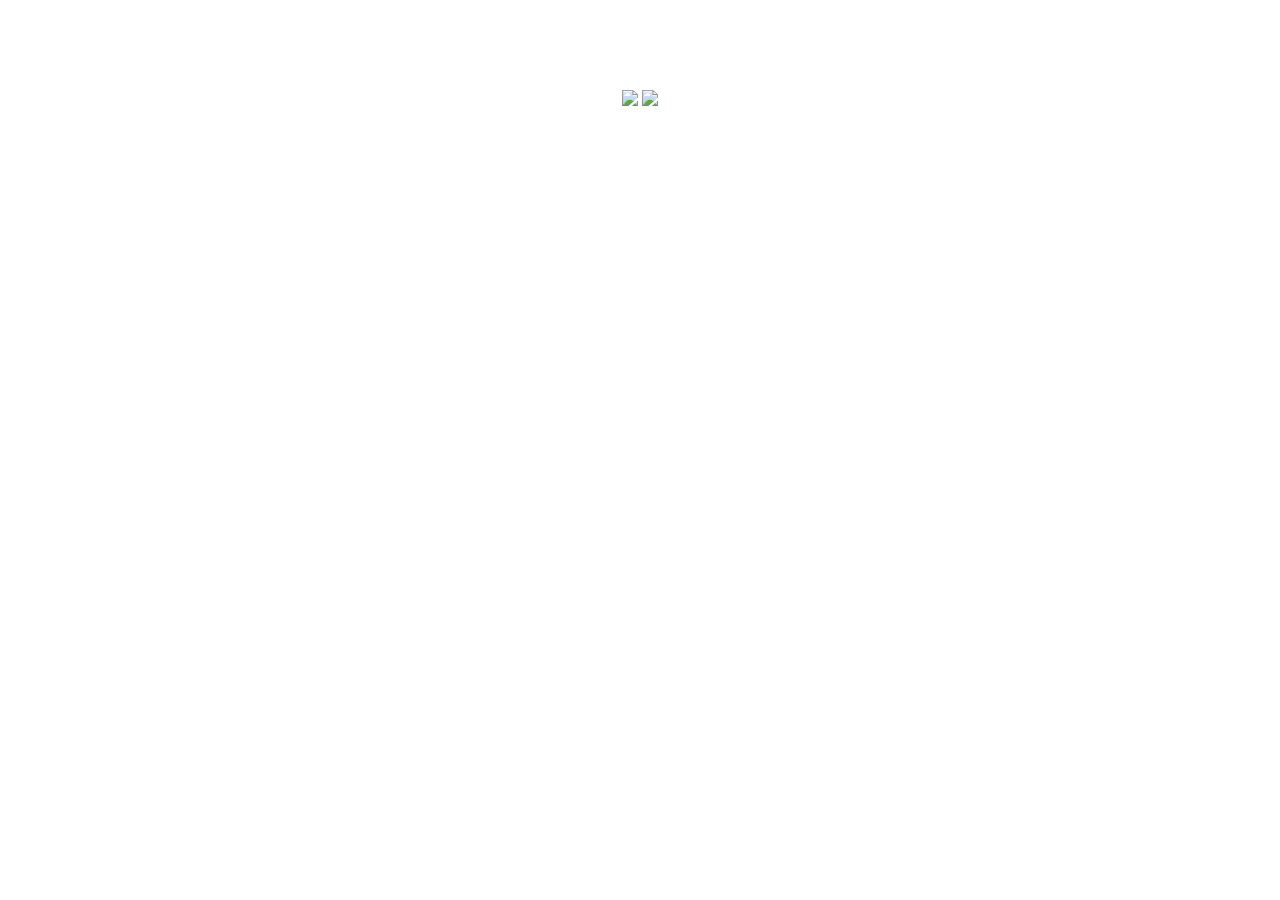
==== invite.html @ c51acf7b "feat :- project structure" ====
<!DOCTYPE html>
<html lang="en">
<head>
  <meta charset="UTF-8">
  <meta name="viewport" content="width=device-width, initial-scale=1.0">
  <title>Invitation</title>
  <link rel="stylesheet" href="style.css">
</head>
<body class="invite-page">

  <!-- Background Image -->
  <div class="bg"></div>

  <!-- Music -->
  <audio autoplay loop>
    <source src="assets/audio/music.mp3" type="audio/mpeg">
  </audio>

  <div class="container">

    <img src="assets/images/title.png" class="fade-in title"/>

    <img src="assets/images/couple.png" class="fade-in main-image"/>

    <p class="fade-in">We are getting married</p>

    <h2 class="fade-in">12 December 2026</h2>

    <p class="fade-in">Surat, Gujarat</p>

  </div>

  <script src="script.js"></script>
</body>
</html>
---- style.css ----
/* Reset */
* {
  margin: 0;
  padding: 0;
  box-sizing: border-box;
  font-family: sans-serif;
}

/* VIDEO PAGE */
.video-page video {
  width: 100%;
  height: 100vh;
  object-fit: cover;
}

.skip-btn {
  position: absolute;
  bottom: 20px;
  right: 20px;
  padding: 10px 15px;
  border: none;
  background: black;
  color: white;
  border-radius: 5px;
}

/* INVITE PAGE */
.invite-page {
  color: white;
  text-align: center;
}

/* Background image */
.bg {
  position: fixed;
  width: 100%;
  height: 100%;
  background: url('assets/images/bg.jpg') no-repeat center/cover;
  z-index: -1;
}

/* Content */
.container {
  padding: 20px;
  margin-top: 50px;
}

.title {
  width: 80%;
  margin: 20px auto;
}

.main-image {
  width: 70%;
  margin: 20px auto;
}

/* Animation */
.fade-in {
  opacity: 0;
  transform: translateY(20px);
  animation: fadeUp 1s ease forwards;
}

.fade-in:nth-child(1) { animation-delay: 0.5s; }
.fade-in:nth-child(2) { animation-delay: 1s; }
.fade-in:nth-child(3) { animation-delay: 1.5s; }
.fade-in:nth-child(4) { animation-delay: 2s; }

@keyframes fadeUp {
  to {
    opacity: 1;
    transform: translateY(0);
  }
}
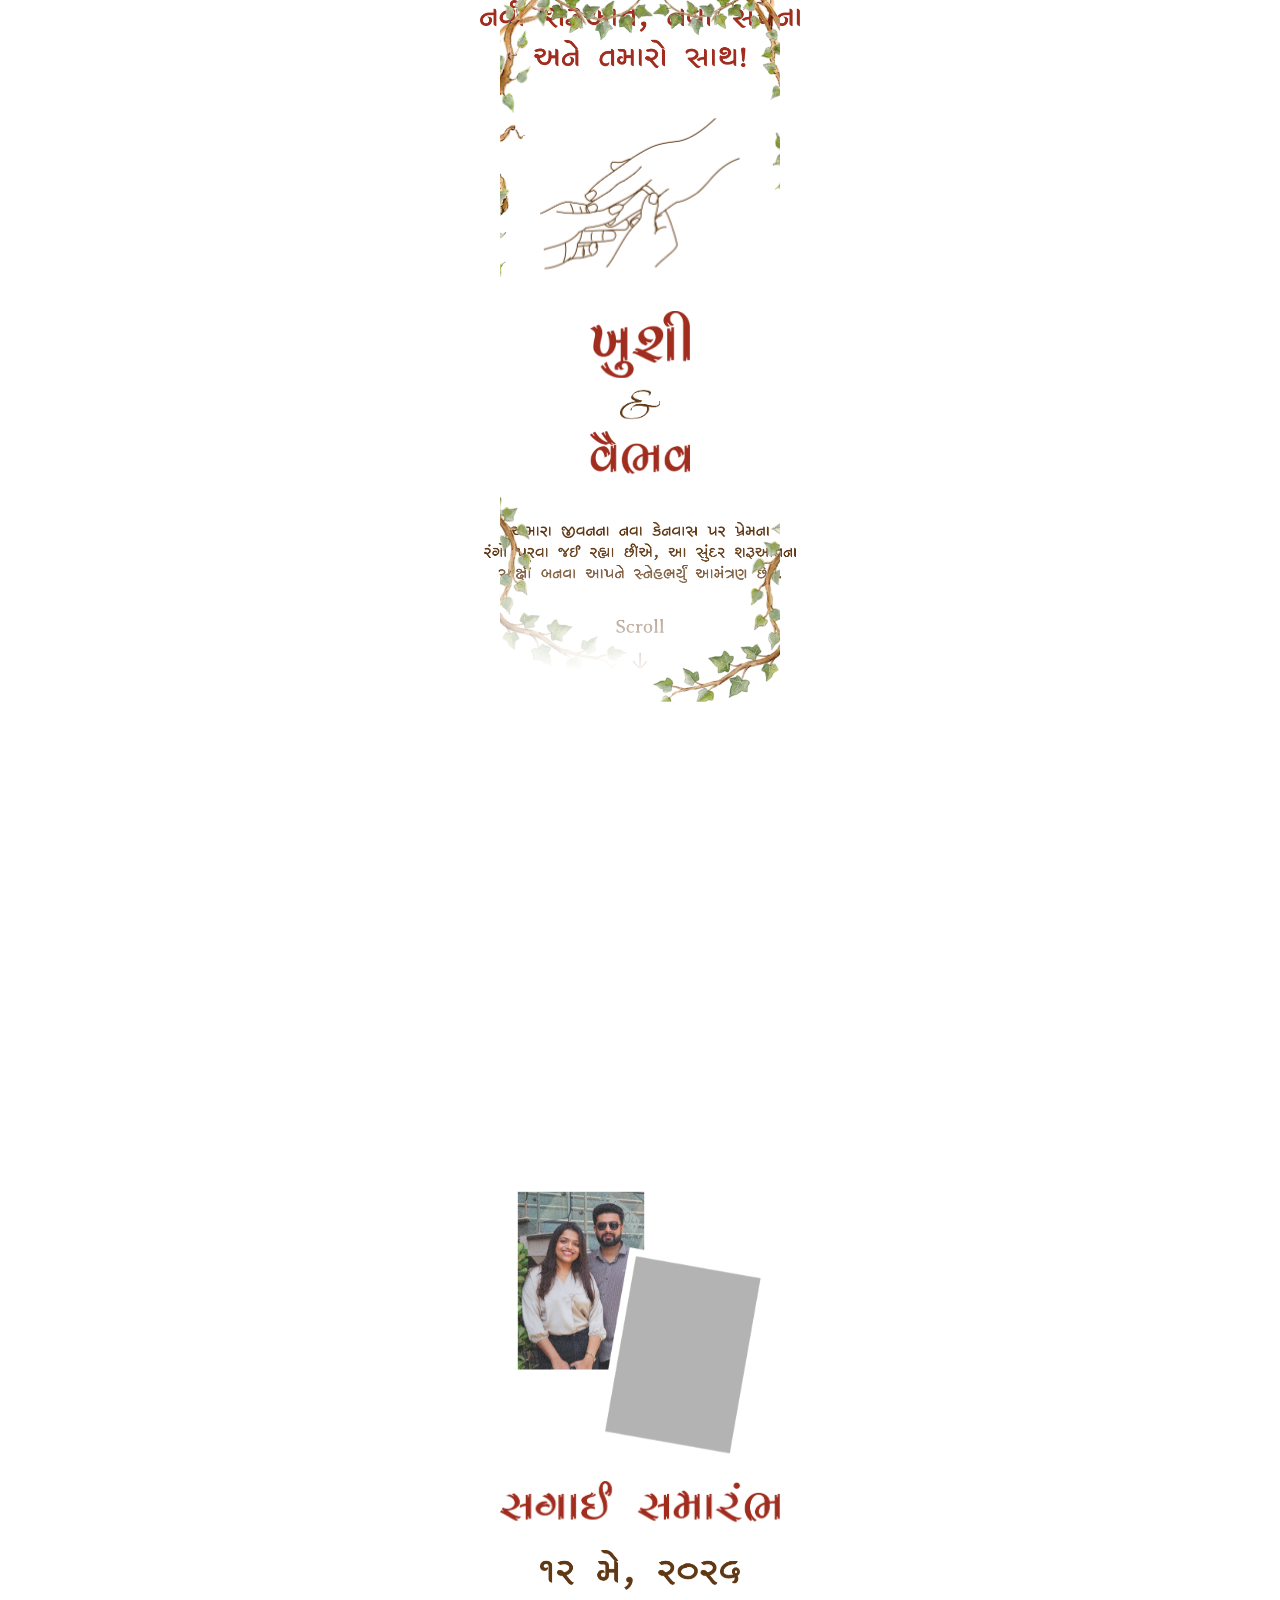
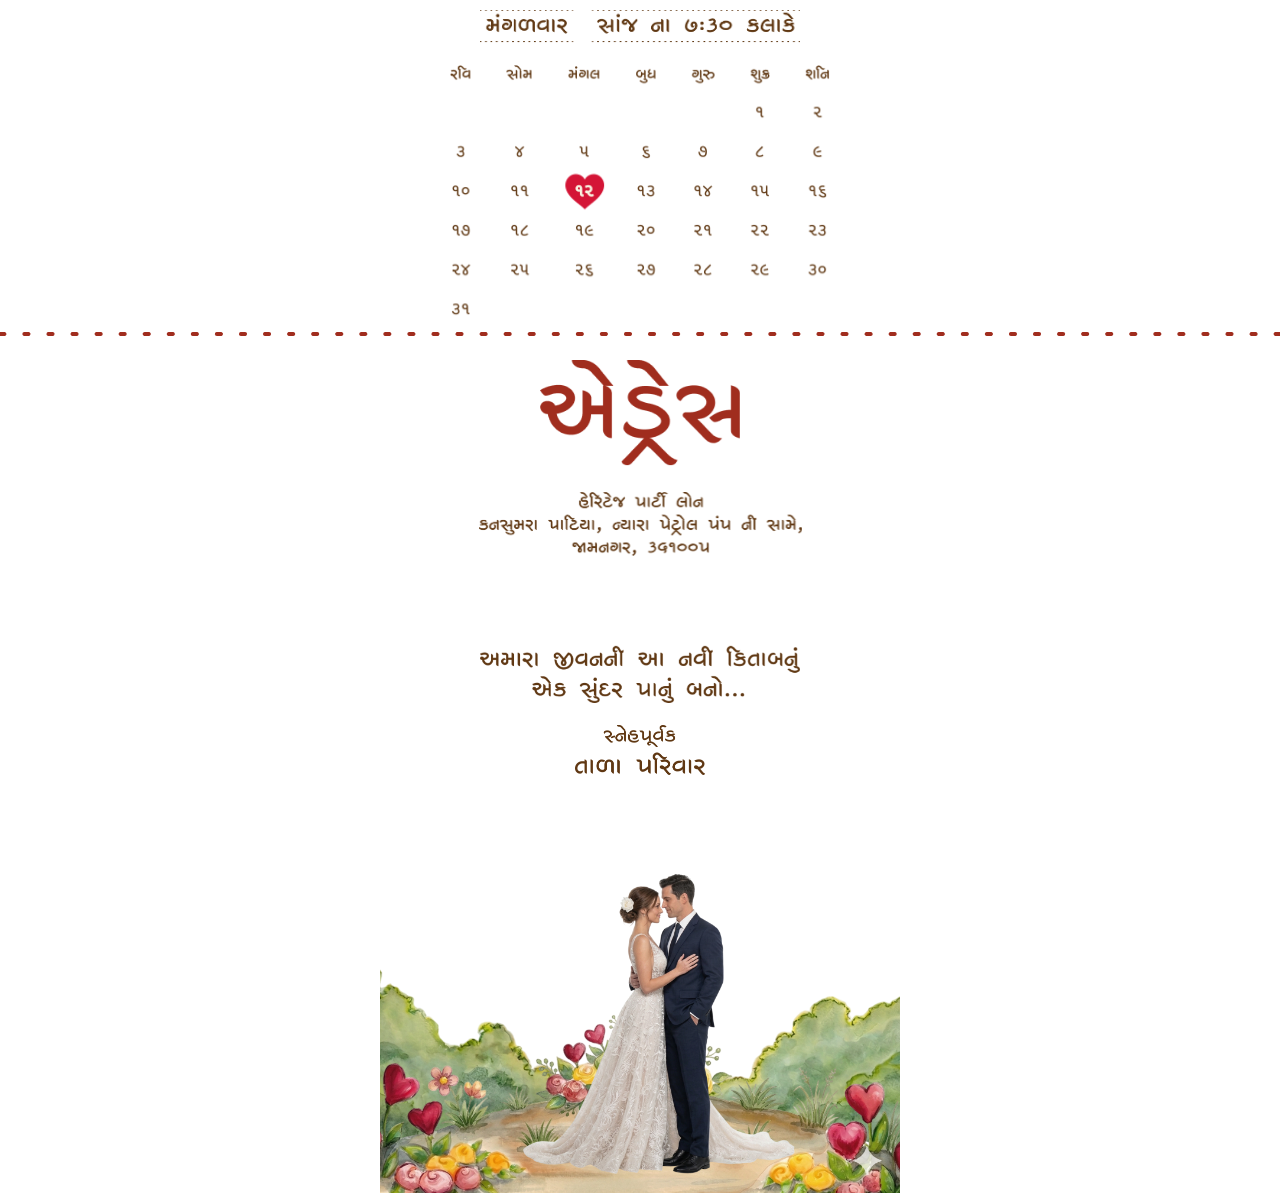
==== commit ef972595: "feat:- added ui" ====
--- a/invite.html
+++ b/invite.html
@@ -1,35 +1,61 @@
 <!DOCTYPE html>
 <html lang="en">
+
 <head>
   <meta charset="UTF-8">
   <meta name="viewport" content="width=device-width, initial-scale=1.0">
   <title>Invitation</title>
   <link rel="stylesheet" href="style.css">
 </head>
+
 <body class="invite-page">
 
-  <!-- Background Image -->
+  <img src="assets/images/top%20leaf.png" alt="decorative leaf" class="top-leaf" aria-hidden="true" />
+
   <div class="bg"></div>
 
-  <!-- Music -->
   <audio autoplay loop>
     <source src="assets/audio/music.mp3" type="audio/mpeg">
   </audio>
 
   <div class="container">
 
-    <img src="assets/images/title.png" class="fade-in title"/>
+    <img src="assets/images/first-text.png" class="card-img fade-in text-lg first-text" />
 
-    <img src="assets/images/couple.png" class="fade-in main-image"/>
+    <img src="assets/images/outline hand.png" class="card-img fade-in hero-img" />
 
-    <p class="fade-in">We are getting married</p>
+    <img src="assets/images/khushi.png" class="card-img fade-in name" />
+    <img src="assets/images/&.png" class="card-img fade-in symbol" />
+    <img src="assets/images/vaibhav.png" class="card-img fade-in name" />
 
-    <h2 class="fade-in">12 December 2026</h2>
+    <div class="sec-text-wrap">
+      <img src="assets/images/center%20leaf.png" alt="decorative leaf" class="sec-leaf" aria-hidden="true" />
+      <img src="assets/images/sec-text.png" class="card-img fade-in text-md" />
+    </div>
 
-    <p class="fade-in">Surat, Gujarat</p>
+    <img src="assets/images/scroll.png" class="card-img fade-in scroll-img" />
+    <img src="assets/images/Group%2045.png" class="card-img group-45 fade-in" alt="group 45" />
+    <img src="assets/images/E.png" class="card-img e-img fade-in" alt="E decorative" />
+    <img src="assets/images/date.png" class="card-img date-img fade-in" />
+
+    <img src="assets/images/time.png" class="card-img time-img fade-in" />
+    <img src="assets/images/calender.png" class="card-img calendar-img fade-in" alt="calendar" />
+    <img src="assets/images/Line%203.png" class="card-img line-3 fade-in" alt="line 3" />
+    <img src="assets/images/add-title.png" class="card-img add-title fade-in " alt="additional title" />
+    <a href="https://www.google.com/maps/dir//HERITAGE+PARTY+LAWNS,+Kansumra+Patiya,+opp.+NYARA+PETROL+PUMP,+Swaminarayan+Nagar,+Jamnagar,+Gujarat+361005/@22.2685318,70.8001026,13z/data=!4m8!4m7!1m0!1m5!1m1!1s0x3957157f345c801f:0x9c29763a0eaa2d9c!2m2!1d70.0431774!2d22.4281122?entry=ttu&g_ep=EgoyMDI2MDQyOC4wIKXMDSoASAFQAw%3D%3D"
+      target="_blank" rel="noopener noreferrer" aria-label="Open venue location in Google Maps">
+      <img src="assets/images/address.png" class="card-img address-img fade-in " alt="address" />
+    </a>
+    <img src="assets/images/third-text.png" class="card-img third-text fade-in " alt="address" />
+    <img src="assets/images/forth-text.png" class="card-img forth-text fade-in " alt="address" />
 
   </div>
 
+  <footer class="page-footer" aria-hidden="true">
+    <img src="assets/images/footer.png" alt="decorative footer" class="footer-img" />
+  </footer>
+
   <script src="script.js"></script>
 </body>
+
 </html>
--- a/style.css
+++ b/style.css
@@ -1,12 +1,11 @@
-/* Reset */
 * {
   margin: 0;
   padding: 0;
   box-sizing: border-box;
+
   font-family: sans-serif;
 }
 
-/* VIDEO PAGE */
 .video-page video {
   width: 100%;
   height: 100vh;
@@ -24,52 +23,307 @@
   border-radius: 5px;
 }
 
-/* INVITE PAGE */
 .invite-page {
   color: white;
   text-align: center;
 }
 
-/* Background image */
-.bg {
-  position: fixed;
+
+body.invite-page {
+  background: url('assets/images/bg.png') no-repeat center center;
+  background-size: cover;
+  background-attachment: scroll;
+}
+
+.top-leaf {
+  position: absolute; 
+  top: 0;
+  left: 50%;
+  transform: translateX(-50%);
+  z-index: 9999; 
+  pointer-events: none;
+  user-select: none;
+  width: 90%;
+  max-width: 280px;
+  opacity: 0.95;
+}
+
+@media (max-width: 600px) {
+  .top-leaf {
+    width: 100vw;
+    max-width: none;
+    left: 50%;
+    transform: translateX(-50%);
+    top: 0;
+  }
+}
+
+@media (max-width: 600px) {
+  .bg {
+    background-image: url('assets/images/bg-mobile.png'), url('assets/images/bg.png');
+    background-size: auto 100%;
+    background-position: center center;
+    background-repeat: no-repeat;
+    background-attachment: scroll;
+    will-change: transform;
+    background-color: rgba(0, 0, 0, 0.25);
+  }
+}
+
+.container {
+  padding: 0 16px 16px 16px;
+  position: relative; 
+  display: flex;
+  flex-direction: column;
+  align-items: center;
+  gap: 12px;
+  min-height: 100vh;
+  justify-content: center;
+}
+
+.card-img {
+  display: block;
+  height: auto;
+  object-fit: contain;
+}
+
+.text-lg {
+  width: 75%;
+  max-width: 320px;
+  margin-top: 40px;
+}
+
+.first-text {
+  margin-top: 0;
+  margin-bottom: 8px;
+  display: block;
+}
+
+@media (max-width: 600px) {
+
+  .container {
+    margin-top: 90px;
+  }
+
+  .first-text {
+    margin-bottom: 6px;
+    margin-top: 60px;
+  }
+}
+
+.text-md {
+  width: 75%;
+  max-width: 312px;
+  margin-top: 30px;
+}
+
+.name {
+  width: 55%;
+  max-width: 100px;
+}
+
+.symbol {
+  width: 12%;
+  max-width: 40px;
+}
+
+.hero-img {
+  width: 60%;
+  max-width: 200px;
+  margin: 30px 0;
+}
+
+.scroll-img {
+  width: 55%;
+  max-width: 50px;
+  margin-top: 20px;
+}
+
+.sec-text-wrap {
+  position: relative;
+  display: flex;
+  flex-direction: column;
+  align-items: center;
   width: 100%;
-  height: 100%;
-  background: url('assets/images/bg.jpg') no-repeat center/cover;
-  z-index: -1;
-}
-
-/* Content */
-.container {
-  padding: 20px;
-  margin-top: 50px;
-}
-
-.title {
-  width: 80%;
-  margin: 20px auto;
-}
-
-.main-image {
-  width: 70%;
-  margin: 20px auto;
-}
-
-/* Animation */
+  margin-top: 6px;
+}
+
+.sec-leaf {
+  display: block;
+  position: absolute;
+  top: -36px;
+  left: 50%;
+  transform: translateX(-50%);
+  width: 90%;
+  max-width: 280px;
+  height: auto;
+  z-index: 9999; 
+  pointer-events: none;
+  user-select: none;
+  opacity: 0.95;
+}
+
+@media (max-width: 600px) {
+  .sec-leaf {
+    width: 100vw;
+    max-width: none;
+  }
+}
+
+.group-45 {
+  width: 60%;
+  max-width: 260px;
+  margin-top: 40% ;
+  position: relative; 
+  z-index: 10001; 
+}
+
+.date-img {
+  width: 40%;
+  max-width: 200px;
+  margin-top: 10px;
+}
+
+.time-img {
+  width: 85%;
+  max-width: 320px;
+  margin-top: 8px;
+}
+
+.calendar-img {
+  width: 95%;
+  max-width: 380px;
+  margin-top: 10px;
+} 
+
+.add-title {
+  width: 55%;
+  max-width: 200px;
+  margin: 12px auto 6px auto;
+  display: block;
+}
+
+.address-img {
+  width: 85%;
+  max-width: 380px;
+  margin: 8px auto;
+  display: block;
+}
+
+.third-text {
+  width: 75%;
+  max-width: 320px;
+  margin-top: 70px;
+}
+.forth-text {
+  width: 75%;
+  max-width: 130px;
+  margin-top: 10px;
+}
+
+@media (max-width: 600px) {
+  .add-title {   width: 15%;
+  max-width: 200px;
+  margin-top: 25px;
+ }
+  .address-img { width: 95%; }
+}
+
+
+
+@media (max-width: 600px) {
+  .group-45 {
+    width: 70%;
+  }
+}
+
+
+
+@media (max-width: 600px) {
+.line-3 {
+  width: 95%;
+  max-width: 390px;
+  margin-top: 10px;
+}
+}
+
+.e-img {
+  width: 28%;
+  max-width: 280px;
+  margin: 6px auto;
+  display: block;
+}
+
+@media (max-width: 600px) {
+  .e-img {
+    width: 65%;
+    max-width: 280px;
+    margin: 15px auto;
+  display: block;
+    margin-top: 30px;
+
+  }
+}
+
 .fade-in {
   opacity: 0;
   transform: translateY(20px);
-  animation: fadeUp 1s ease forwards;
-}
-
-.fade-in:nth-child(1) { animation-delay: 0.5s; }
-.fade-in:nth-child(2) { animation-delay: 1s; }
-.fade-in:nth-child(3) { animation-delay: 1.5s; }
-.fade-in:nth-child(4) { animation-delay: 2s; }
+  animation: fadeUp 0.8s ease forwards;
+}
+
+.container .fade-in:nth-of-type(1) {
+  animation-delay: 0.3s;
+}
+
+.container .fade-in:nth-of-type(2) {
+  animation-delay: 0.6s;
+}
+
+.container .fade-in:nth-of-type(3) {
+  animation-delay: 0.9s;
+}
+
+.container .fade-in:nth-of-type(4) {
+  animation-delay: 1.2s;
+}
+
+.container .fade-in:nth-of-type(5) {
+  animation-delay: 1.5s;
+}
+
+.container .fade-in:nth-of-type(6) {
+  animation-delay: 1.8s;
+}
+
+.container .fade-in:nth-of-type(7) {
+  animation-delay: 2.1s;
+}
 
 @keyframes fadeUp {
   to {
     opacity: 1;
     transform: translateY(0);
   }
+}
+
+.page-footer {
+  text-align: center;
+  margin-top: 40px;
+  pointer-events: none; 
+}
+
+.footer-img {
+  display: inline-block;
+  width: 100%;
+  max-width: 520px;
+  height: auto;
+  opacity: 0.98;
+  user-select: none;
+}
+
+@media (max-width: 600px) {
+  .footer-img {
+    width: 100%;
+    max-width: 420px;
+  }
 }
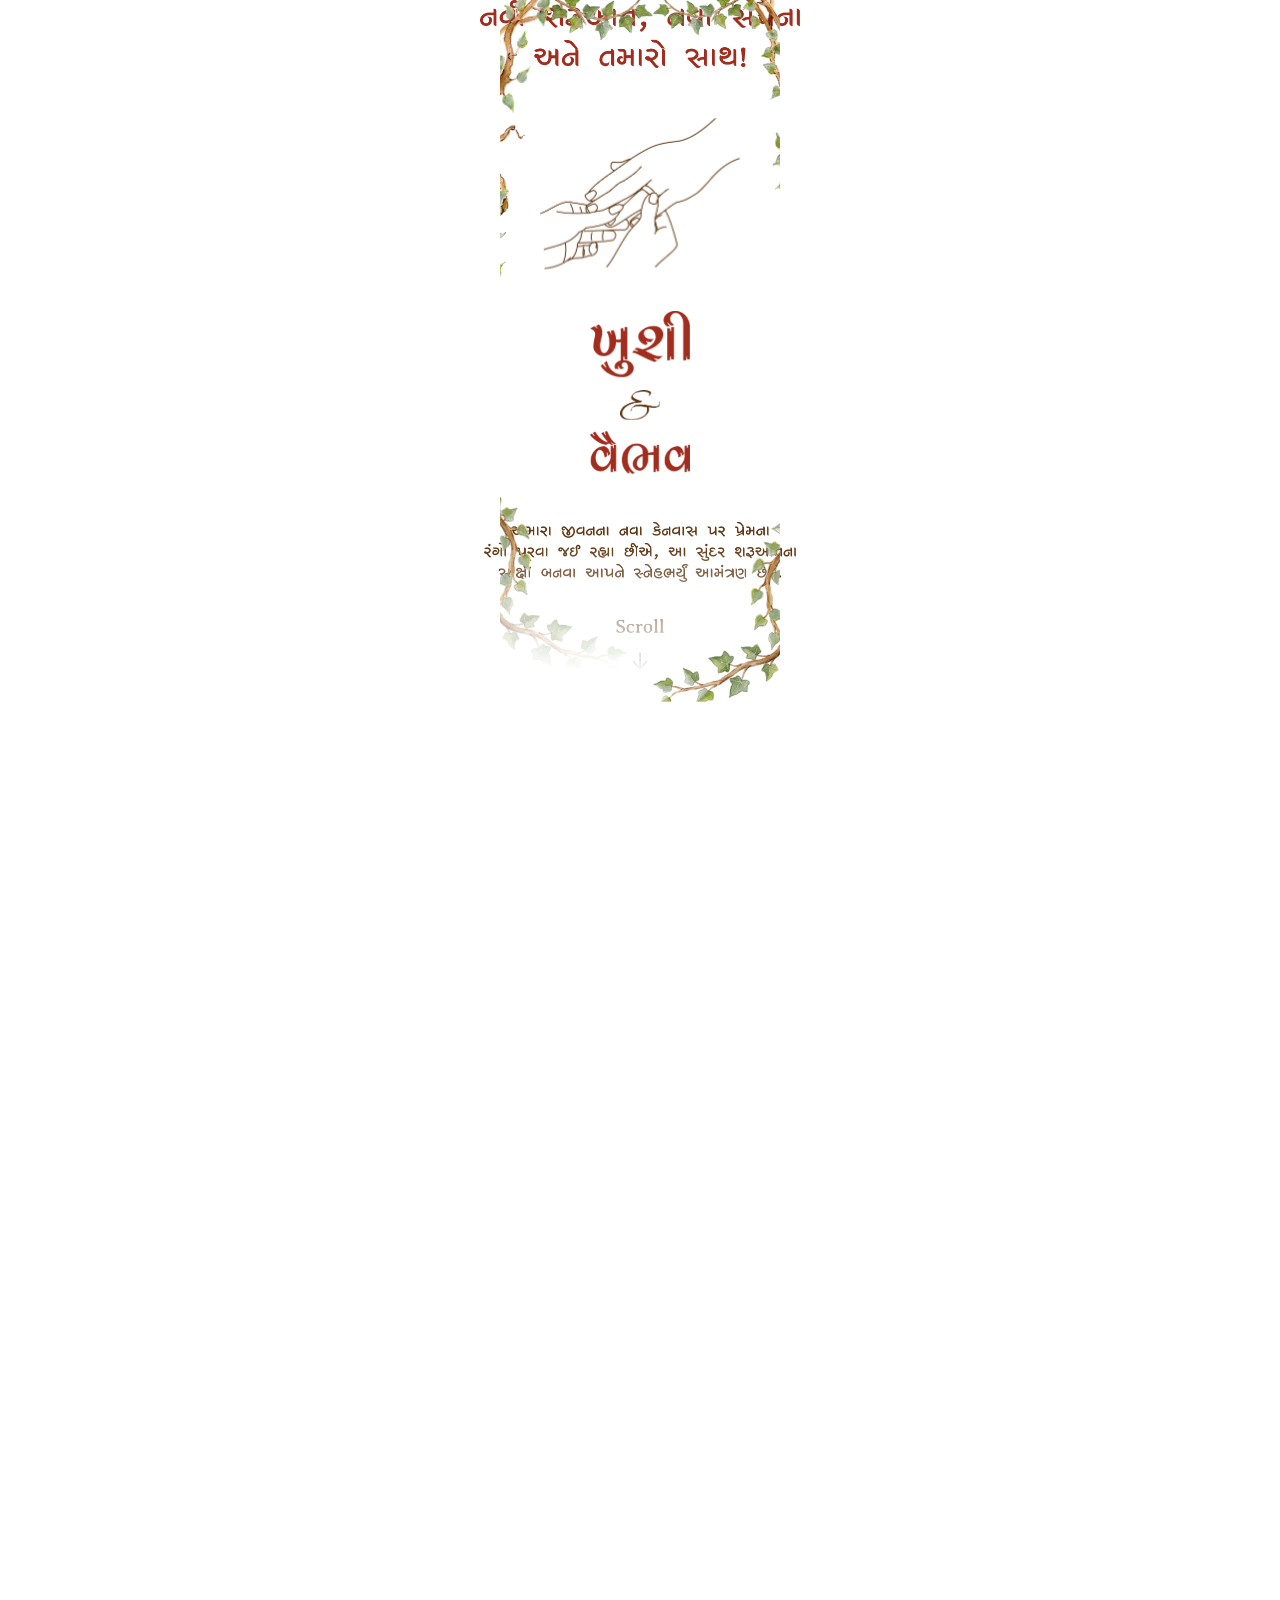
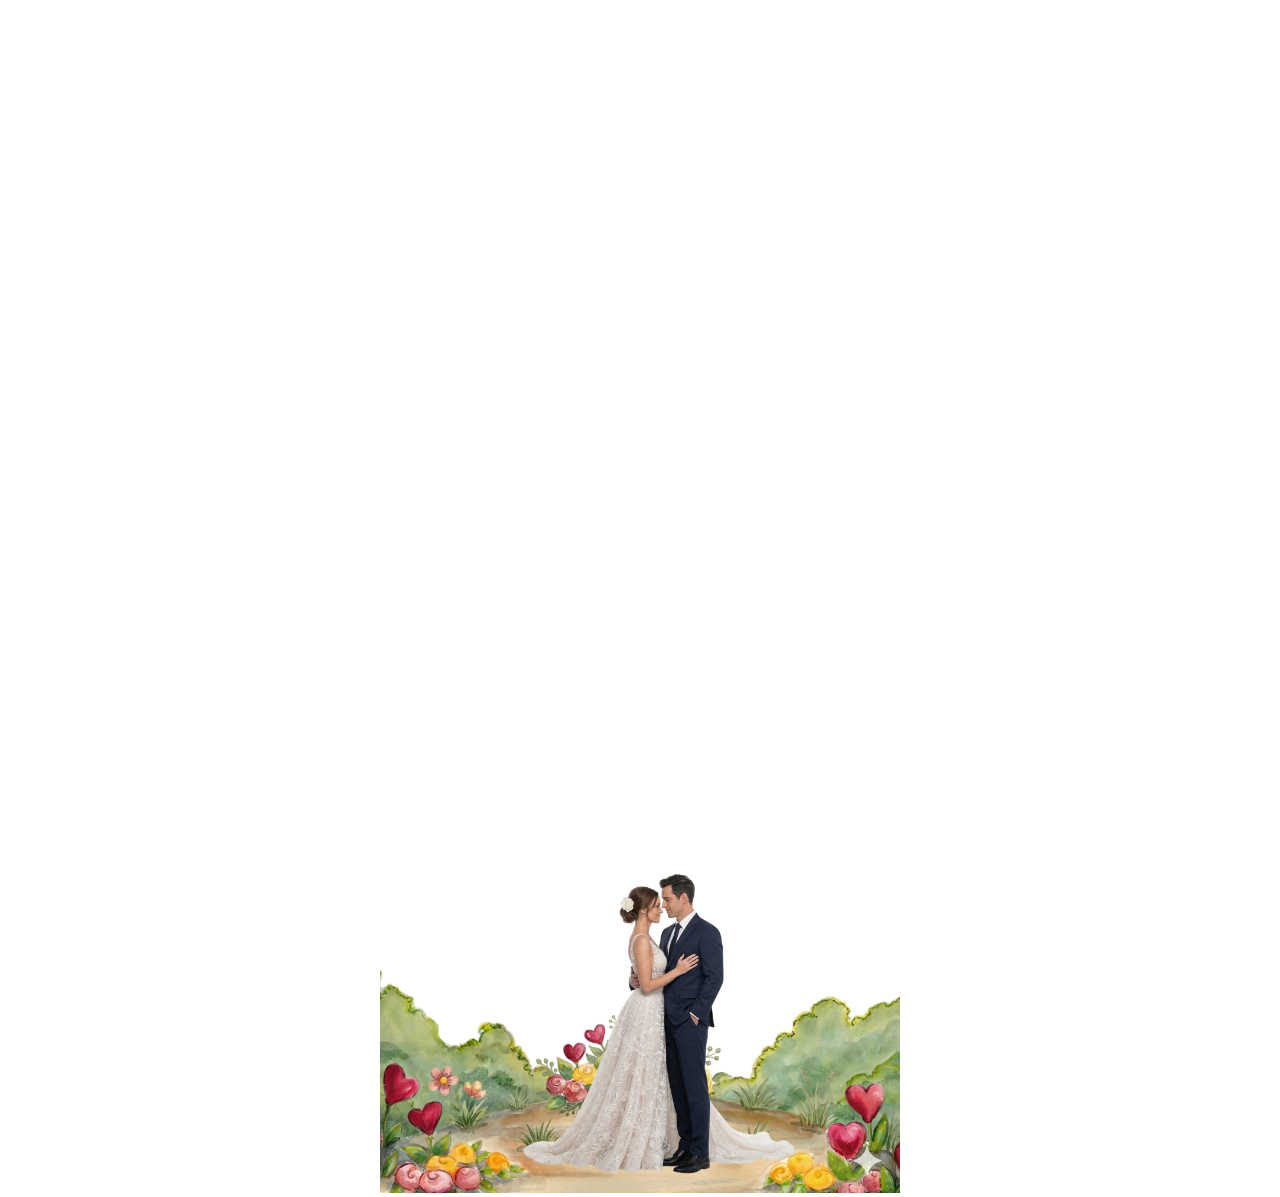
==== commit 9816f035: "ref :- make minor changes in ui" ====
--- a/invite.html
+++ b/invite.html
@@ -4,7 +4,7 @@
 <head>
   <meta charset="UTF-8">
   <meta name="viewport" content="width=device-width, initial-scale=1.0">
-  <title>Invitation</title>
+  <title>Invitation for Khushi & Vaibhav Engagement</title>
   <link rel="stylesheet" href="style.css">
 </head>
 
@@ -39,8 +39,12 @@
     <img src="assets/images/date.png" class="card-img date-img fade-in" />
 
     <img src="assets/images/time.png" class="card-img time-img fade-in" />
-    <img src="assets/images/calender.png" class="card-img calendar-img fade-in" alt="calendar" />
-    <img src="assets/images/Line%203.png" class="card-img line-3 fade-in" alt="line 3" />
+    <!-- CALENDAR WITH HEART -->
+    <div class="calendar-wrap fade-in">
+      <img src="assets/images/Heart.png" class="heart-img" alt="selected date" />
+      <img src="assets/images/calender.png" class="calendar-img" alt="calendar" />
+
+    </div> <img src="assets/images/Line%203.png" class="card-img line-3 fade-in" alt="line 3" />
     <img src="assets/images/add-title.png" class="card-img add-title fade-in " alt="additional title" />
     <a href="https://www.google.com/maps/dir//HERITAGE+PARTY+LAWNS,+Kansumra+Patiya,+opp.+NYARA+PETROL+PUMP,+Swaminarayan+Nagar,+Jamnagar,+Gujarat+361005/@22.2685318,70.8001026,13z/data=!4m8!4m7!1m0!1m5!1m1!1s0x3957157f345c801f:0x9c29763a0eaa2d9c!2m2!1d70.0431774!2d22.4281122?entry=ttu&g_ep=EgoyMDI2MDQyOC4wIKXMDSoASAFQAw%3D%3D"
       target="_blank" rel="noopener noreferrer" aria-label="Open venue location in Google Maps">
--- a/style.css
+++ b/style.css
@@ -58,6 +58,24 @@
   }
 }
 
+/* Fade-out transition used when video ends or user skips */
+body.page-fade-out,
+body.page-fade-out .video-page,
+body.page-fade-out video,
+body.page-fade-out .bg {
+  transition: opacity 900ms ease, transform 900ms ease;
+  opacity: 0 !important;
+  transform: scale(0.995) translateY(-6px);
+}
+
+/* make sure video fills while visible */
+video {
+  display: block;
+  width: 100%;
+  height: 100vh;
+  object-fit: cover;
+}
+
 @media (max-width: 600px) {
   .bg {
     background-image: url('assets/images/bg-mobile.png'), url('assets/images/bg.png');
@@ -190,11 +208,84 @@
   margin-top: 8px;
 }
 
-.calendar-img {
+/* Calendar wrapper */
+/* Wrapper */
+.calendar-wrap {
+  position: relative;
   width: 95%;
   max-width: 380px;
   margin-top: 10px;
-} 
+}
+
+/* Calendar on top */
+.calendar-img {
+  width: 100%;
+  display: block;
+  position: relative;
+  z-index: 2;
+}
+
+/* Heart behind calendar */
+.heart-img {
+  position: absolute;
+  width: 9%;
+  max-width: 55px;
+
+  /* 👇 Adjust these values to align with "12" */
+  top: 50%;
+  left: 35.5%;
+
+  transform: translate(-50%, -50%);
+  z-index: 1;
+
+  animation: heartbeat 1.2s infinite;
+}
+
+.heart-img {
+  filter: drop-shadow(0 0 8px rgba(255, 0, 0, 0.6));
+}
+/* Animation */
+@keyframes heartbeat {
+  0%   { transform: translate(-50%, -50%) scale(1); }
+  50%  { transform: translate(-50%, -50%) scale(1.1); }
+  100% { transform: translate(-50%, -50%) scale(1); }
+}
+
+/* Heart animation */
+@keyframes heartbeat {
+  0%   { transform: translate(-50%, -50%) scale(1); }
+  25%  { transform: translate(-50%, -50%) scale(1.1); }
+  50%  { transform: translate(-50%, -50%) scale(1); }
+  75%  { transform: translate(-50%, -50%) scale(1.15); }
+  100% { transform: translate(-50%, -50%) scale(1); }
+}
+
+/* Calendar number (blinking) */
+.calendar-number {
+  position: absolute;
+  top: 78%;
+  left: 50%;
+  transform: translate(-50%, -50%);
+  font-weight: 800;
+  font-size: 26px;
+  color: #ff2d55;
+  background: rgba(255,255,255,0.06);
+  padding: 6px 10px;
+  border-radius: 8px;
+  box-shadow: 0 2px 8px rgba(0,0,0,0.25);
+  animation: blink 1.1s infinite;
+  z-index: 10003; /* above the heart and leaves */
+}
+
+@keyframes blink {
+  0% { opacity: 0; transform: translate(-50%, -50%) scale(0.95); }
+  50% { opacity: 1; transform: translate(-50%, -56%) scale(1.05); }
+  100% { opacity: 0; transform: translate(-50%, -50%) scale(0.95); }
+}
+
+@media (max-width: 600px) {
+  .calendar-number { font-size: 20px; padding: 4px 8px; top: 76%; }
+}
 
 .add-title {
   width: 55%;
@@ -268,42 +359,14 @@
 .fade-in {
   opacity: 0;
   transform: translateY(20px);
-  animation: fadeUp 0.8s ease forwards;
-}
-
-.container .fade-in:nth-of-type(1) {
-  animation-delay: 0.3s;
-}
-
-.container .fade-in:nth-of-type(2) {
-  animation-delay: 0.6s;
-}
-
-.container .fade-in:nth-of-type(3) {
-  animation-delay: 0.9s;
-}
-
-.container .fade-in:nth-of-type(4) {
-  animation-delay: 1.2s;
-}
-
-.container .fade-in:nth-of-type(5) {
-  animation-delay: 1.5s;
-}
-
-.container .fade-in:nth-of-type(6) {
-  animation-delay: 1.8s;
-}
-
-.container .fade-in:nth-of-type(7) {
-  animation-delay: 2.1s;
-}
-
-@keyframes fadeUp {
-  to {
-    opacity: 1;
-    transform: translateY(0);
-  }
+  /* slightly slower so initial elements are more noticeable */
+  transition: opacity 900ms cubic-bezier(.2,.9,.27,1), transform 900ms cubic-bezier(.2,.9,.27,1);
+  will-change: opacity, transform;
+}
+
+.fade-in.in-view {
+  opacity: 1;
+  transform: translateY(0);
 }
 
 .page-footer {
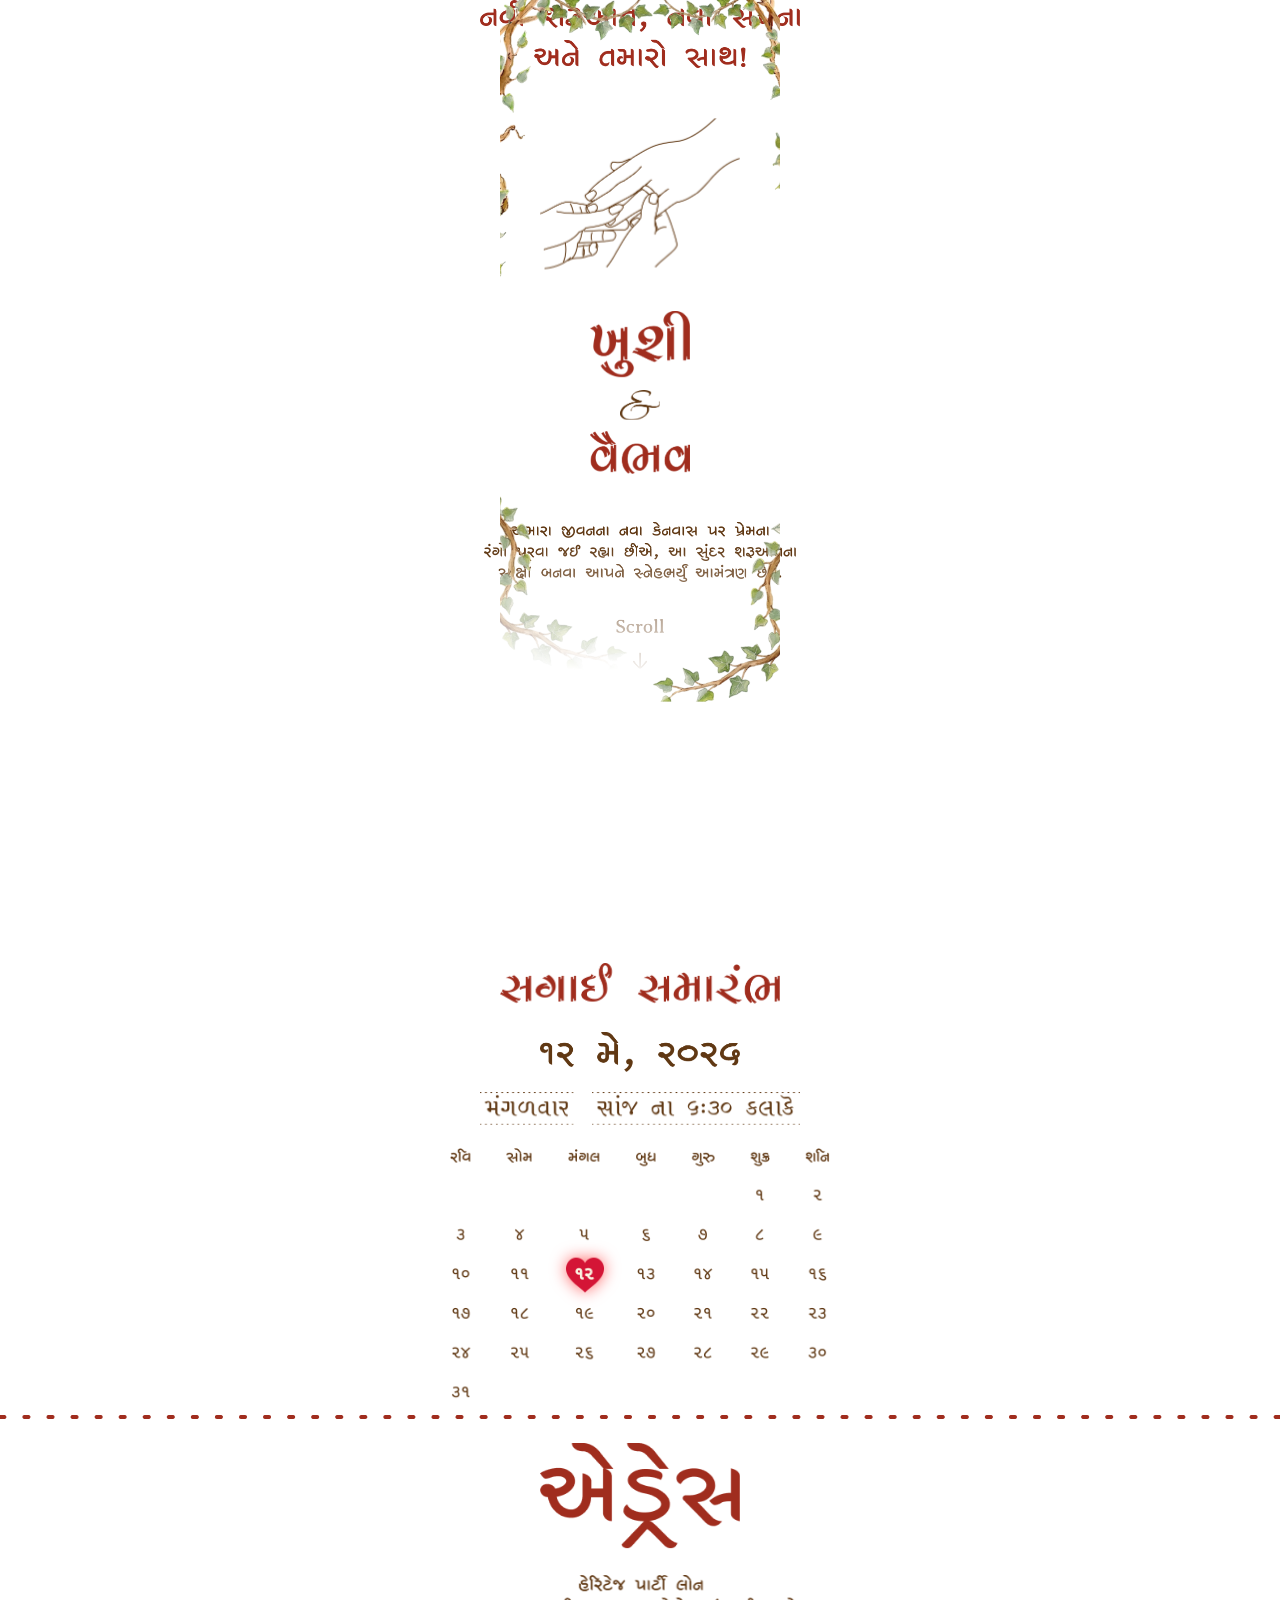
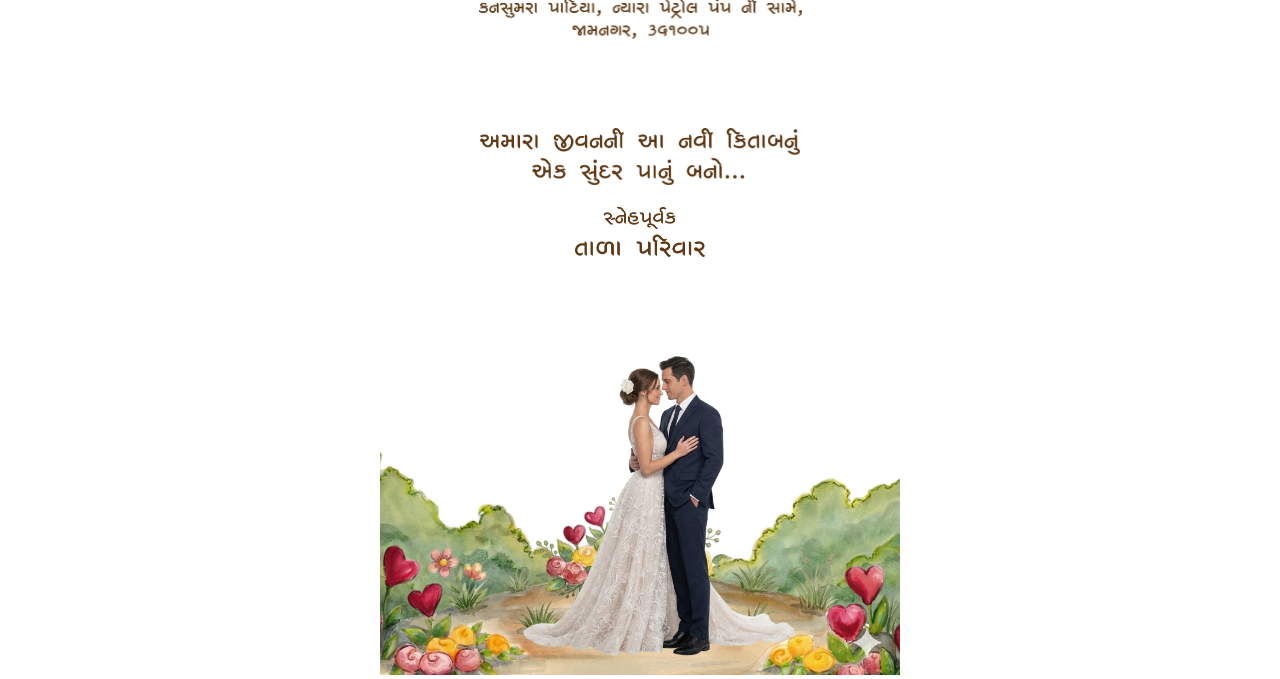
==== commit 3b76f64e: "ref :- ui fix" ====
--- a/invite.html
+++ b/invite.html
@@ -34,7 +34,20 @@
     </div>
 
     <img src="assets/images/scroll.png" class="card-img fade-in scroll-img" />
-    <img src="assets/images/Group%2045.png" class="card-img group-45 fade-in" alt="group 45" />
+    <!-- COUPLE PHOTO COLLAGE -->
+<div class="couple-wrap fade-in">
+
+  <!-- Left image -->
+  <div class="photo photo-left">
+    <img src="assets/images/Couple Image.png" alt="couple 1" />
+  </div>
+
+  <!-- Right tilted image -->
+  <div class="photo photo-right">
+    <img src="assets/video/Comp 1 (1).gif" alt="couple animation" />
+  </div>
+
+</div>
     <img src="assets/images/E.png" class="card-img e-img fade-in" alt="E decorative" />
     <img src="assets/images/date.png" class="card-img date-img fade-in" />
 
--- a/style.css
+++ b/style.css
@@ -188,12 +188,41 @@
   }
 }
 
-.group-45 {
-  width: 60%;
-  max-width: 260px;
-  margin-top: 40% ;
-  position: relative; 
-  z-index: 10001; 
+.couple-wrap {
+  position: relative;
+  width: 100%;
+  max-width: 340px;
+  height: 100%;
+  margin-top:180px;
+  margin-bottom: 80px;
+}
+
+.photo {
+  position: absolute;
+}
+
+.photo img {
+  display: block;
+  width: 100%;
+  height: 100%;
+  object-fit: contain;
+}
+
+.photo-left {
+  width: auto;
+  height: 100%;
+  top: 0;
+  left: 0;
+  z-index: 1;
+}
+
+.photo-right {
+  width: 55%;
+  height: 100%;
+  top: 70px;          
+  right: 20px;
+  transform: rotate(12deg);
+  z-index: 3;
 }
 
 .date-img {
@@ -208,8 +237,6 @@
   margin-top: 8px;
 }
 
-/* Calendar wrapper */
-/* Wrapper */
 .calendar-wrap {
   position: relative;
   width: 95%;
@@ -217,7 +244,6 @@
   margin-top: 10px;
 }
 
-/* Calendar on top */
 .calendar-img {
   width: 100%;
   display: block;
@@ -225,13 +251,11 @@
   z-index: 2;
 }
 
-/* Heart behind calendar */
 .heart-img {
   position: absolute;
-  width: 9%;
+  width: 10%;
   max-width: 55px;
 
-  /* 👇 Adjust these values to align with "12" */
   top: 50%;
   left: 35.5%;
 
@@ -244,14 +268,26 @@
 .heart-img {
   filter: drop-shadow(0 0 8px rgba(255, 0, 0, 0.6));
 }
-/* Animation */
+@media (max-width: 600px) {
+  .couple-wrap {
+    height: 220px;
+  }
+
+  .photo-left {
+    width: 60%;
+  }
+
+  .photo-right {
+    width: 60%;
+    transform: rotate(10deg);
+  }
+}
 @keyframes heartbeat {
   0%   { transform: translate(-50%, -50%) scale(1); }
   50%  { transform: translate(-50%, -50%) scale(1.1); }
   100% { transform: translate(-50%, -50%) scale(1); }
 }
 
-/* Heart animation */
 @keyframes heartbeat {
   0%   { transform: translate(-50%, -50%) scale(1); }
   25%  { transform: translate(-50%, -50%) scale(1.1); }
@@ -260,7 +296,6 @@
   100% { transform: translate(-50%, -50%) scale(1); }
 }
 
-/* Calendar number (blinking) */
 .calendar-number {
   position: absolute;
   top: 78%;
@@ -274,7 +309,7 @@
   border-radius: 8px;
   box-shadow: 0 2px 8px rgba(0,0,0,0.25);
   animation: blink 1.1s infinite;
-  z-index: 10003; /* above the heart and leaves */
+  z-index: 10003; 
 }
 
 @keyframes blink {
@@ -359,7 +394,6 @@
 .fade-in {
   opacity: 0;
   transform: translateY(20px);
-  /* slightly slower so initial elements are more noticeable */
   transition: opacity 900ms cubic-bezier(.2,.9,.27,1), transform 900ms cubic-bezier(.2,.9,.27,1);
   will-change: opacity, transform;
 }
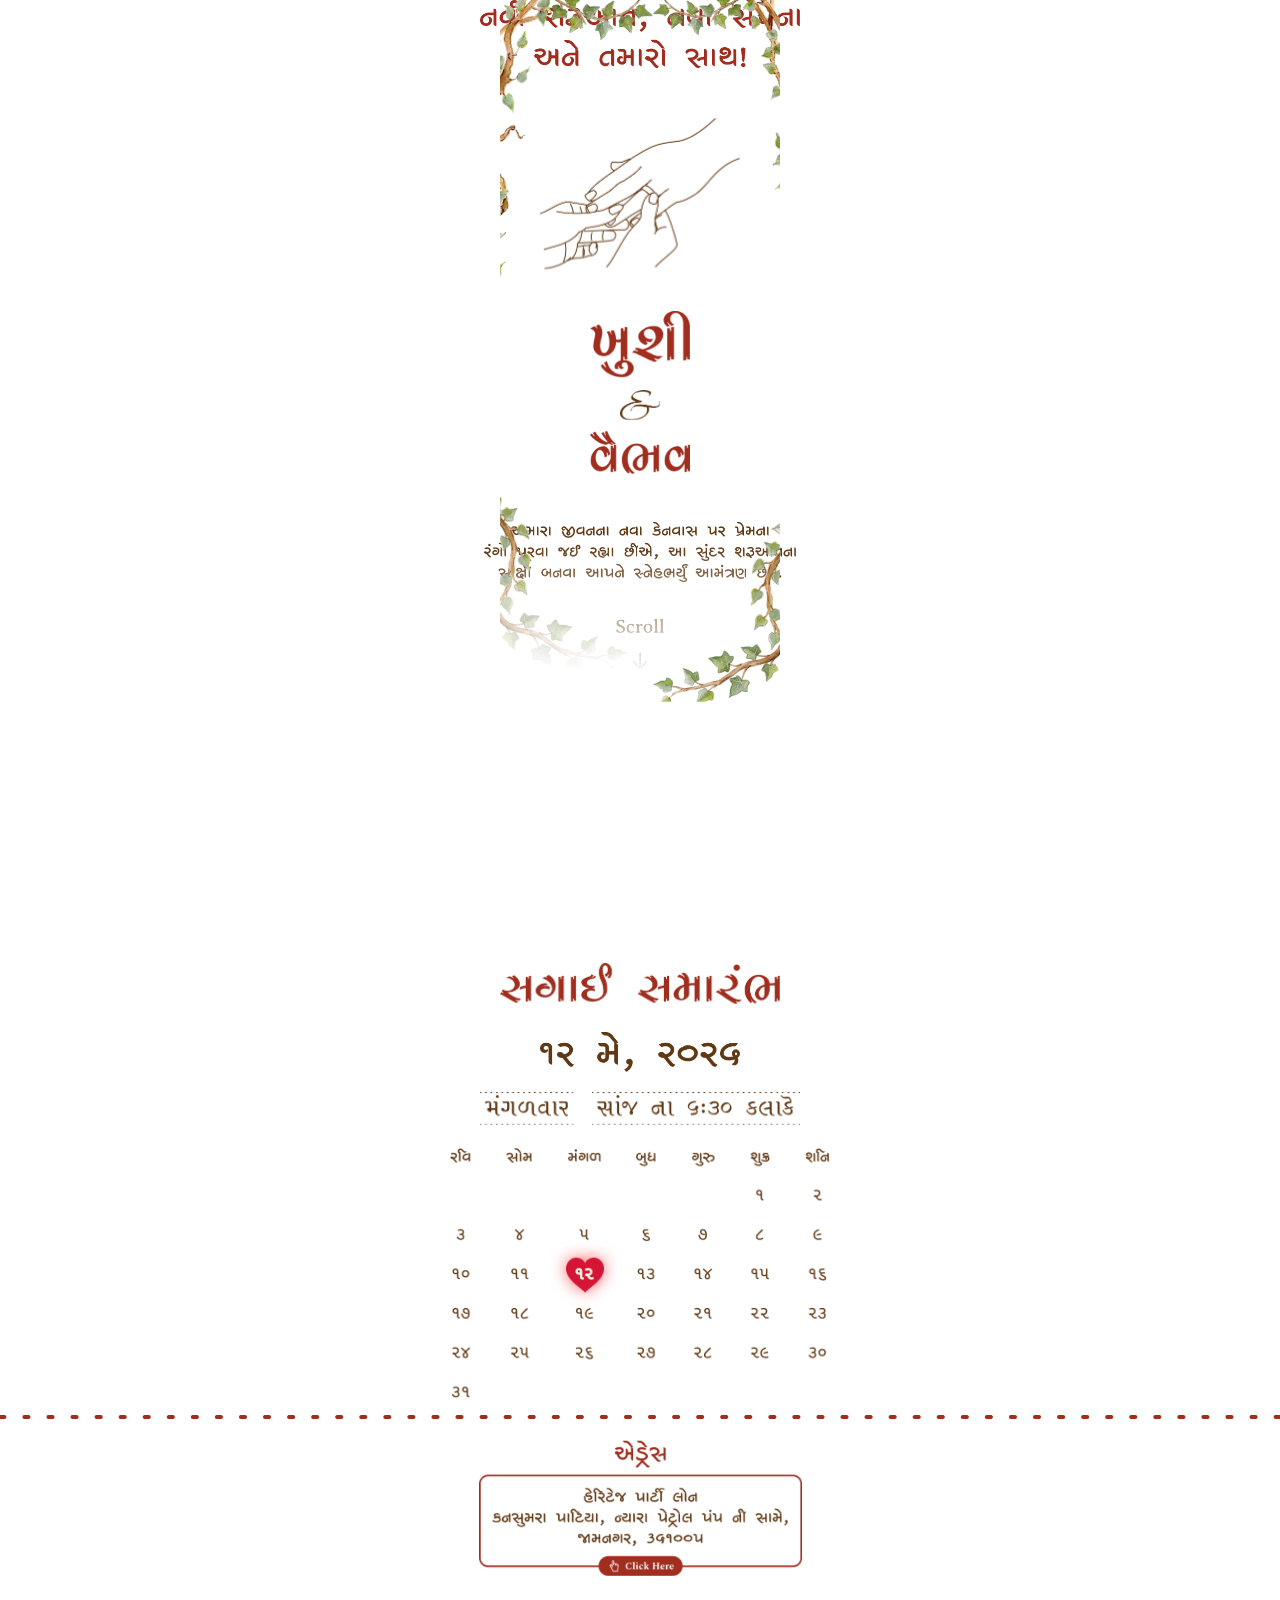
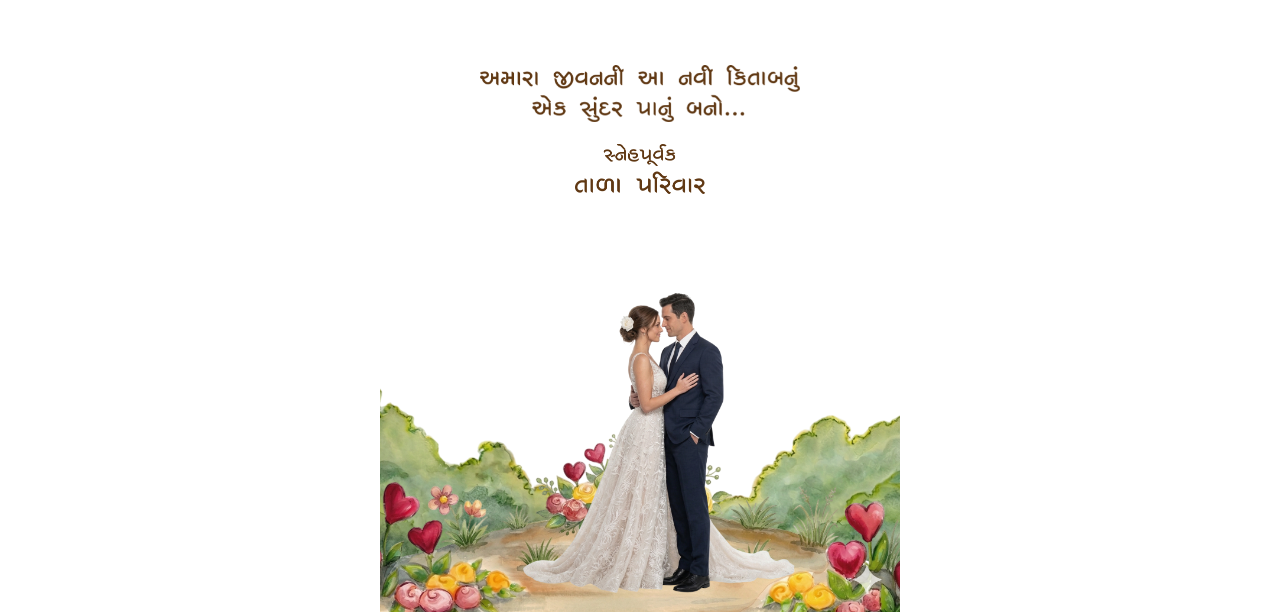
==== commit 66361067: "ref :- minor changes" ====
--- a/invite.html
+++ b/invite.html
@@ -58,10 +58,9 @@
       <img src="assets/images/calender.png" class="calendar-img" alt="calendar" />
 
     </div> <img src="assets/images/Line%203.png" class="card-img line-3 fade-in" alt="line 3" />
-    <img src="assets/images/add-title.png" class="card-img add-title fade-in " alt="additional title" />
     <a href="https://www.google.com/maps/dir//HERITAGE+PARTY+LAWNS,+Kansumra+Patiya,+opp.+NYARA+PETROL+PUMP,+Swaminarayan+Nagar,+Jamnagar,+Gujarat+361005/@22.2685318,70.8001026,13z/data=!4m8!4m7!1m0!1m5!1m1!1s0x3957157f345c801f:0x9c29763a0eaa2d9c!2m2!1d70.0431774!2d22.4281122?entry=ttu&g_ep=EgoyMDI2MDQyOC4wIKXMDSoASAFQAw%3D%3D"
       target="_blank" rel="noopener noreferrer" aria-label="Open venue location in Google Maps">
-      <img src="assets/images/address.png" class="card-img address-img fade-in " alt="address" />
+      <img src="assets/images/location.png" class="card-img address-img fade-in " alt="address" />
     </a>
     <img src="assets/images/third-text.png" class="card-img third-text fade-in " alt="address" />
     <img src="assets/images/forth-text.png" class="card-img forth-text fade-in " alt="address" />
